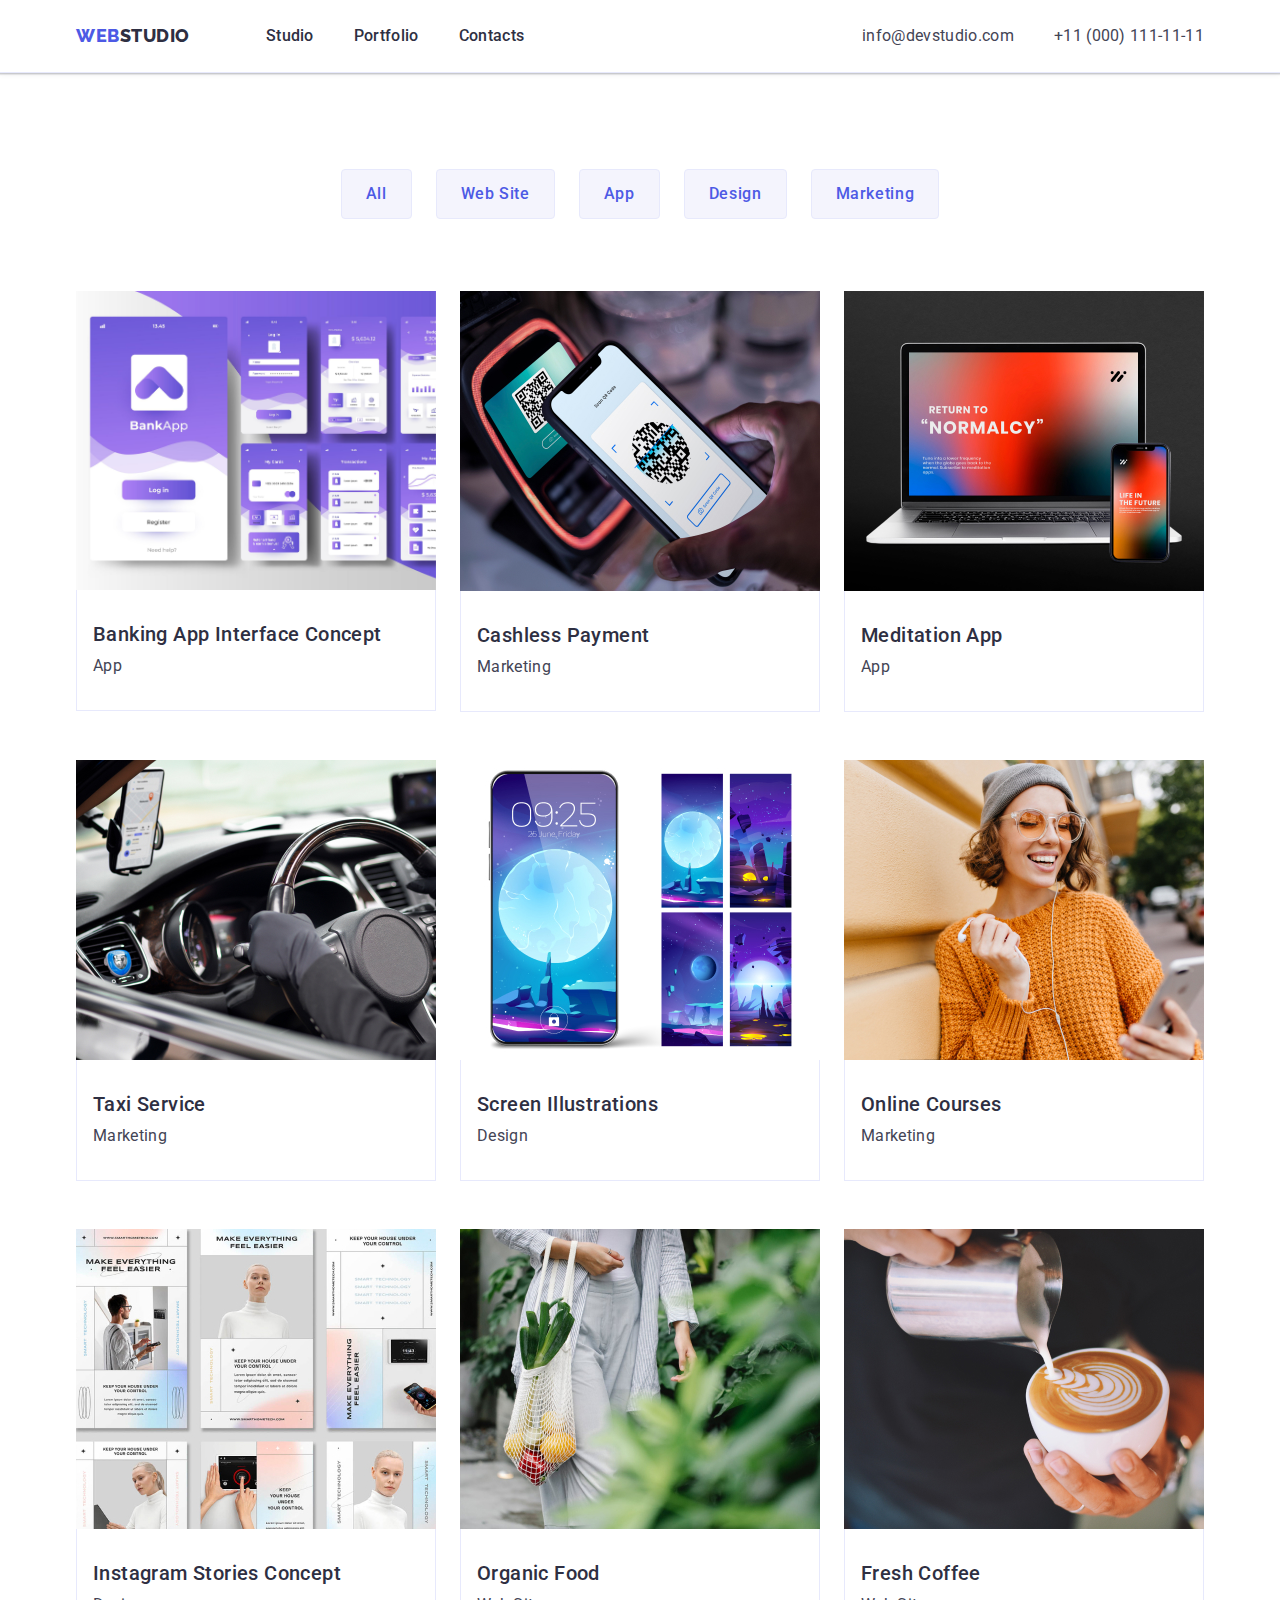
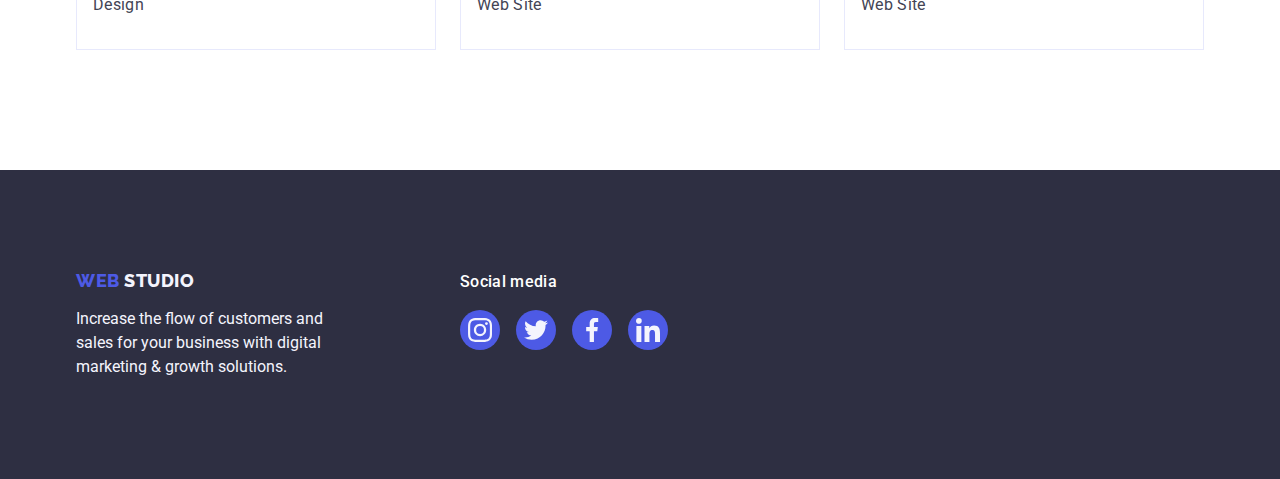
==== portfolio.html @ 17574df1 "." ====
<!DOCTYPE html>
<html lang="en">
  <head>
    <meta charset="UTF-8" />
    <meta http-equiv="X-UA-Compatible" content="IE=edge" />
    <meta name="viewport" content="width=device-width, initial-scale=1.0" />
    <title>Document</title>
    <link rel="preconnect" href="https://fonts.googleapis.com" />
    <link rel="preconnect" href="https://fonts.gstatic.com" crossorigin />
    <link
      href="https://fonts.googleapis.com/css2?family=Raleway:wght@800&family=Roboto:wght@400;500;700&display=swap"
      rel="stylesheet"
    />
    <link rel="stylesheet" href="./css/modern-normalize.min.css" />
    <link rel="stylesheet" href="./css/styles.css" />
  </head>
  <body class="body">
    <!-- Header section      -->
    <header class="header">
      <div class="header-div container">
        <nav class="header-nav list">
          <!-- Logo -->
          <a href="./index.html" class="header-logo link"
            >Web <span class="header-span-logo">Studio</span></a
          >
          <!--Menu Nav -->
          <ul class="header-nav-list list">
            <li>
              <a href="./index.html" class="header-list-menu link">Studio</a>
            </li>
            <li>
              <a href="./portfolio.html" class="header-list-menu link"
                >Portfolio</a
              >
            </li>
            <li>
              <a href="" class="header-list-menu link">Contacts</a>
            </li>
          </ul>
        </nav>
        <address class="address">
          <ul class="list-contacts list">
            <li>
              <a href="mailto:info@devstudio.com" class="info link"
                >info@devstudio.com</a
              >
            </li>
            <li>
              <a href="tel:+110001111111" class="info link"
                >+11 (000) 111-11-11
              </a>
            </li>
          </ul>
        </address>
      </div>
    </header>

    <!-- Main  -->
    <main>
      <section class="pfl-main-section">
        <div class="container">
          <h1 hidden class="visually-hidden">Portfolio</h1>
          <!-- Buttons -->

          <ul class="pfl-buttons list">
            <li><button type="button" class="pfl-main-button">All</button></li>
            <li>
              <button type="button" class="pfl-main-button">Web Site</button>
            </li>
            <li><button type="button" class="pfl-main-button">App</button></li>
            <li>
              <button type="button" class="pfl-main-button">Design</button>
            </li>
            <li>
              <button type="button" class="pfl-main-button">Marketing</button>
            </li>
          </ul>

          <!-- Row 1  -->

          <ul class="pfl-list list">
            <li class="pfl-row-list">
              <a class="pfl-row-link link" href="">
                <img
                  src="./images/Portfolio/img_1.jpg"
                  alt="Banking App Interface Concept"
                  width="360"
                />
                <div class="pfl-main-div">
                  <h2 class="title-htwo">Banking App Interface Concept</h2>
                  <p class="text">App</p>
                </div>
              </a>
            </li>
            <li class="pfl-row-list">
              <a class="pfl-row-link link" href="">
                <img
                  src="./images/Portfolio/img_2.jpg"
                  alt="Cashless Payment"
                  width="360"
                />
                <div class="pfl-main-div">
                  <h2 class="title-htwo">Cashless Payment</h2>
                  <p class="text">Marketing</p>
                </div>
              </a>
            </li>
            <li class="pfl-row-list">
              <a class="pfl-row-link link" href="">
                <img
                  src="./images/Portfolio/img_3.jpg"
                  alt="Meditation App"
                  width="360"
                />
                <div class="pfl-main-div">
                  <h2 class="title-htwo">Meditation App</h2>
                  <p class="text">App</p>
                </div>
              </a>
            </li>

            <!-- Row 2  -->

            <li class="pfl-row-list">
              <a class="pfl-row-link link" href=""
                ><img
                  src="./images/Portfolio/img_4.jpg"
                  alt="Taxi Service"
                  width="360"
                />
                <div class="pfl-main-div">
                  <h2 class="title-htwo">Taxi Service</h2>
                  <p class="text">Marketing</p>
                </div>
              </a>
            </li>
            <li class="pfl-row-list">
              <a class="pfl-row-link link" href="">
                <img
                  src="./images/Portfolio/img_5.jpg"
                  alt="Screen Illustrations"
                  width="360"
                />
                <div class="pfl-main-div">
                  <h2 class="title-htwo">Screen Illustrations</h2>
                  <p class="text">Design</p>
                </div>
              </a>
            </li>
            <li class="pfl-row-list">
              <a class="pfl-row-link link" href="">
                <img
                  src="./images/Portfolio/img_6.jpg"
                  alt="Online Courses"
                  width="360"
                />
                <div class="pfl-main-div">
                  <h2 class="title-htwo">Online Courses</h2>
                  <p class="text">Marketing</p>
                </div>
              </a>
            </li>

            <!-- Row 3  -->

            <li class="pfl-row-list">
              <a class="pfl-row-link link" href="">
                <img
                  src="./images/Portfolio/img_7.jpg"
                  alt="Instagram Stories Concept"
                  width="360"
                />
                <div class="pfl-main-div">
                  <h2 class="title-htwo">Instagram Stories Concept</h2>
                  <p class="text">Design</p>
                </div>
              </a>
            </li>
            <li class="pfl-row-list">
              <a class="pfl-row-link link" href="">
                <img
                  src="./images/Portfolio/img_8.jpg"
                  alt="Organic Food"
                  width="360"
                />
                <div class="pfl-main-div">
                  <h2 class="title-htwo">Organic Food</h2>
                  <p class="text">Web Site</p>
                </div>
              </a>
            </li>
            <li class="pfl-row-list">
              <a class="pfl-row-link link" href="">
                <img
                  src="./images/Portfolio/img_9.jpg"
                  alt="Fresh Coffee"
                  width="360"
                />
                <div class="pfl-main-div">
                  <h2 class="title-htwo">Fresh Coffee</h2>
                  <p class="text">Web Site</p>
                </div>
              </a>
            </li>
          </ul>
        </div>
      </section>
    </main>
    <!-- Footer srction     -->
    <footer class="footer">
      <div class="footer-div container">
        <div class="footer-div-logo">
          <a href="./index.html" class="footer-logo link"
          >Web <span class="footer-span-logo">Studio</span></a
        >
        <p class="footer-paragraph">
          Increase the flow of customers and sales for your business with
          digital marketing & growth solutions.
        </p>
      </div>
      <div>
        <p class="footer-soc-paragraph">Social media</p>
        <ul class="footer-soc-list list">
          <li class="footer-soc-item">
            <a href="" class="footer-soc-link link" target="_blank" rel="noopener noreferrer"><svg class="footer-soc-icon" width="24" height="24">
              <use href="./images/icons.svg#icon-instagram"></use>
            </svg></a></li>
          <li class="footer-soc-item">
            <a href="" class="footer-soc-link link" target="_blank" rel="noopener noreferrer"><svg class="footer-soc-icon" width="24" height="24">
              <use href="./images/icons.svg#icon-twitter"></use>
            </svg></a></li>
          <li class="footer-soc-item">
            <a href="" class="footer-soc-link link" target="_blank" rel="noopener noreferrer"><svg class="footer-soc-icon" width="24" height="24">
              <use href="./images/icons.svg#icon-facebook"></use>
            </svg></a></li>
          <li class="footer-soc-item">
            <a href="" class="footer-soc-link link" target="_blank" rel="noopener noreferrer"><svg class="footer-soc-icon" width="24" height="24">
              <use href="./images/icons.svg#icon-linkedin"></use>
            </svg></a></li>
        </ul>
      </div>
      </div>
    </footer>
  </body>
</html>
---- css/styles.css ----
:root {
  --color-iris: #4d5ae5;
  --color-ocean: #404bbf;
  --color-green: #31d0aa;
  --color-slate: #434455;
  --color-light-slate: #8e8f99;
  --color-cornflowe: #e7e9fc;
  --color-cloud: #f4f4fd;
  --color-grey: #2e2f42;
  --color-white: #ffffff;
  --color-dairy: #fcfcfc;
}
h1,
h2,
h3,
p {
  margin: 0;
}

img {
  display: block;
}

.link {
  text-decoration: none;
}

.list {
  list-style: none;
  padding: 0;
  margin: 0;
}

.container {
  margin: 0 auto;
  width: 1158px;
  padding: 0 15px;
}

.body {
  font-family: Roboto, sans-serif;
  color: #434455;
  background-color: #ffffff;
}
header {
  border-bottom: 1px solid #e7e9fc;
  box-shadow: 0px 2px 1px rgba(46, 47, 66, 0.08),
    0px 1px 1px rgba(46, 47, 66, 0.16), 0px 1px 6px rgba(46, 47, 66, 0.08);
}
.header-div {
  display: flex;
}

.header-nav {
  display: flex;
  align-items: center;
}

.header-logo {
  font-family: Raleway, sans-serif;
  color: #4d5ae5;
  font-weight: 800;
  font-size: 18px;
  line-height: 1.17;
  letter-spacing: 0.03em;
  text-transform: uppercase;
  margin-right: 76px;
  display: flex;
  flex-direction: row;
  align-items: center;
  padding: 0px;
}

.header-nav-list {
  display: flex;
  gap: 40px;
}

.header-span-logo {
  color: #2e2f42;
}

.info {
  font-size: 16px;
  line-height: 1.5;
  letter-spacing: 0.02em;
  color: #434455;
  padding: 24px 0;
  display: block;
}

a :hover,
a :focus {
  color: #404bbf;
}

.info:hover,
.info:focus {
  color: #404bbf;
}

.hero-button {
  font-family: Roboto, sans-serif;
  font-weight: 500;
  font-size: 16px;
  line-height: 1.5;
  letter-spacing: 0.04em;
  background-color: #4d5ae5;
  color: #ffffff;
  cursor: pointer;
  padding: 16px 32px;
  display: block;
  min-width: 169px;
  height: 56px;
  border: none;
  border-radius: 4px;
  margin-left: auto;
  margin-right: auto;
  gap: 10px;
  margin-top: 48px;
  box-shadow: 0px 4px 4px rgba(0, 0, 0, 0.15);
}

/* Section One  */

.section-one {
  padding: 120px 0;
}

.title-section-one {
  margin-bottom: 8px;
}

.visually-hidden {
  position: absolute;
  width: 1px;
  height: 1px;
  margin: -1px;
  border: 0;
  padding: 0;
  white-space: nowrap;
  clip-path: inset(100%);
  clip: rect(0 0 0 0);
  overflow: hidden;
  list-style: none;
}

.setion-one-list {
  display: flex;
  gap: 24px;
  padding-left: 0;
  margin: 0;
}

.section-one-list-features {
  width: calc((100% - 72px) / 4);
}

.section-one-div {
  display: flex;
  align-items: center;
  justify-content: center;
  height: 112px;
  background-color: #f4f4fd;
  border-radius: 4px;
  margin-bottom: 8px;
}

button:hover,
button:focus {
  color: #ffffff;
  background-color: #404bbf;
}

.header-list-menu {
  font-weight: 500;
  font-size: 16px;
  line-height: 1.5;
  letter-spacing: 0.02em;
  color: #2e2f42;
  padding: 24px 0;
  display: block;
}

.header-list-menu:hover,
.header-list-menu:focus {
  color: #404bbf;
}

.list-contacts {
  display: flex;
  gap: 40px;
}

.hero-section {
  background-color: #2e2f42;
  padding: 188px 0;
  max-width: 1440px;
  background-image: linear-gradient(
      rgba(46, 47, 66, 0.7),
      rgba(46, 47, 66, 0.7)
    ),
    url(../images/backgrounds/people-office.jpg);
  background-repeat: no-repeat;
  background-position: center;
  background-size: cover;
}

.title-hero {
  max-width: 496px;
  margin-left: auto;
  margin-right: auto;
  font-size: 56px;
  line-height: 1.07;
  text-align: center;
  letter-spacing: 0.02em;
  color: #ffffff;
}

.address {
  line-height: 1.5;
  letter-spacing: 0.002em;
  color: #434455;
  margin-left: auto;
  font-style: normal;
}

.section-two {
  padding-bottom: 120px;
}
.section-two-list {
  display: flex;
  gap: 24px;
  padding-left: 0;
}

.section-two-list-work {
  width: calc((100% - 48px) / 3);
}

.title-section {
  font-size: 36px;
  line-height: 1.11;
  text-align: center;
  text-transform: capitalize;
  letter-spacing: 0.02em;
  color: #2e2f42;
  margin-bottom: 72px;
}

.title-htwo {
  font-weight: 500;
  font-size: 20px;
  line-height: 1.2;
  letter-spacing: 0.02em;
  color: #2e2f42;
  margin-bottom: 8px;
}

.text {
  line-height: 1.5;
  letter-spacing: 0.02em;
  font-size: 16px;
  color: #434455;
  line-height: 24px;
}

.section-three {
  padding: 120px 0;
  background: #f4f4fd;
}

.section-three-list {
  display: flex;
  gap: 24px;
  padding-left: 0;
}

.section-three-list-team {
  background-color: #ffffff;
  width: calc((100% - 72px) / 4);
  border-radius: 0px 0px 4px 4px;
  box-shadow: 0px 1px 6px rgba(46, 47, 66, 0.08),
    0px 1px 1px rgba(46, 47, 66, 0.16), 0px 2px 1px rgba(46, 47, 66, 0.08);
}
.section-three-div {
  padding: 32px 16px;
}

.title-hthree {
  font-weight: 500;
  font-size: 20px;
  line-height: 1.2;
  letter-spacing: 0.02em;
  color: #2e2f42;
  margin-bottom: 8px;
}

.paragraph-hthree {
  color: #434455;
  line-height: 1.5;
  letter-spacing: 0.02em;
  font-size: 16px;
  line-height: 24px;
  text-align: left;
}

.paragraph-team {
  color: #434455;
  line-height: 1.5;
  letter-spacing: 0.02em;
  font-size: 16px;
  line-height: 24px;
  text-align: center;
  margin-bottom: 8px;
}

.title-team {
  color: #2e2f42;
  text-align: center;
  margin-bottom: 8px;
}

.team-soc-list {
  display: flex;
  justify-content: center;
  gap: 24px;
}

.team-soc-item {
  width: 40px;
  height: 40px;
  fill: #f4f4fd;
}

.team-soc-link {
  width: 100%;
  height: 100%;
  background: #4d5ae5;
  border-radius: 50%;
  display: flex;
  align-items: center;
  justify-content: center;
}
.team-soc-link:hover,
.team-soc-link:focus {
  background-color: #404bbf;
}

/* Customers */

.customers {
  padding-top: 120px;
  padding-bottom: 120px;
}

.customers-list {
  display: flex;
  gap: 24px;
}

.customers-item {
  width: calc((100% - 120px) / 6);
  height: 88px;
}

.customers-link {
  width: 100%;
  height: 100%;
  border: 1px solid #8e8f99;
  border-radius: 4px;
  display: flex;
  align-items: center;
  justify-content: center;
  color: #8e8f99;
}

.customers-link:hover,
.customers-link:focus {
  border-color: #404bbf;
  color: #404bbf;
}

.customers-link:hover,
.customers-link:focus .customers-icon {
  fill: #404bbf;
}

.customers-icon {
  fill: currentColor;
}


/* Footer  */

.footer {
  background-color: #2e2f42;
  padding-top: 100px;
  padding-bottom: 100px;
}

.footer-div {
  display: flex;
  align-items: baseline;
}

.footer-div-logo {
  margin-right: 120px;
}

.footer-logo {
  font-family: Raleway, sans-serif;
  color: #4d5ae5;
  font-weight: 800;
  font-size: 18px;
  line-height: 1.17;
  letter-spacing: 0.03em;
  text-transform: uppercase;
  display: inline-block;
  margin-bottom: 16px;
}
.footer-span-logo {
  color: #f4f4fd;
}

.footer-paragraph {
  max-width: 264px;
  color: #f4f4fd;
  line-height: 24px;
}

.footer-soc-paragraph {
  font-weight: 500;
  font-size: 16px;
  line-height: 1.5;
  letter-spacing: 0.02em;
  color: #ffffff;
  margin-bottom: 16px;
}

.footer-soc-list {
  display: flex;
  gap: 16px;
}

.footer-soc-item {
  width: 40px;
  height: 40px;
}

.footer-soc-link {
  width: 100%;
  height: 100%;
  background-color: #4d5ae5;
  border-radius: 50%;
  display: flex;
  align-items: center;
  justify-content: center;
}

.footer-soc-link:hover,
.footer-soc-link:focus {
  background-color: #31d0aa;
}

.footer-soc-icon {
  fill: #f4f4fd;
}

/* Portfolio  */

.pfl-main-section {
  padding: 96px 0 120px;
}

.pfl-buttons {
  display: flex;
  justify-content: center;
  gap: 24px;
  margin-bottom: 72px;
}

.pfl-main-button {
  font-family: Roboto, sans-serif;
  font-weight: 500;
  font-size: 16px;
  line-height: 1.5;
  letter-spacing: 0.04em;
  cursor: pointer;
  list-style: none;
  color: #4d5ae5;
  background-color: #f4f4fd;
  padding: 12px 24px;
  border: 1px solid #e7e9fc;
  border-radius: 4px;
}

.pfl-main-button:hover,
.pfl-main-button:focus {
  border: 1px solid transparent;
  box-shadow: 0px 3px 1px rgba(0, 0, 0, 0.1), 0px 2px 1px rgba(0, 0, 0, 0.08),
    0px 2px 2px rgba(0, 0, 0, 0.12);
}

.pfl-list {
  display: flex;
  flex-wrap: wrap;
  column-gap: 24px;
  row-gap: 48px;
}

.pfl-row-list {
  width: calc((100% - 48px) / 3);
}


.pfl-row-link {
  display: block;
}

.pfl-row-link:hover,
.pfl-row-link:focus {
  box-shadow: 0px 1px 6px rgba(46, 47, 66, 0.08),
    0px 1px 1px rgba(46, 47, 66, 0.16), 0px 2px 1px rgba(46, 47, 66, 0.08);
}

.pfl-main-div {
  padding: 32px 16px;
  border: 1px solid #e7e9fc;
  border-top: none;
}

/* ICONS */
.team-soc-icon {
  width: 16px;
  height: 16px;
}
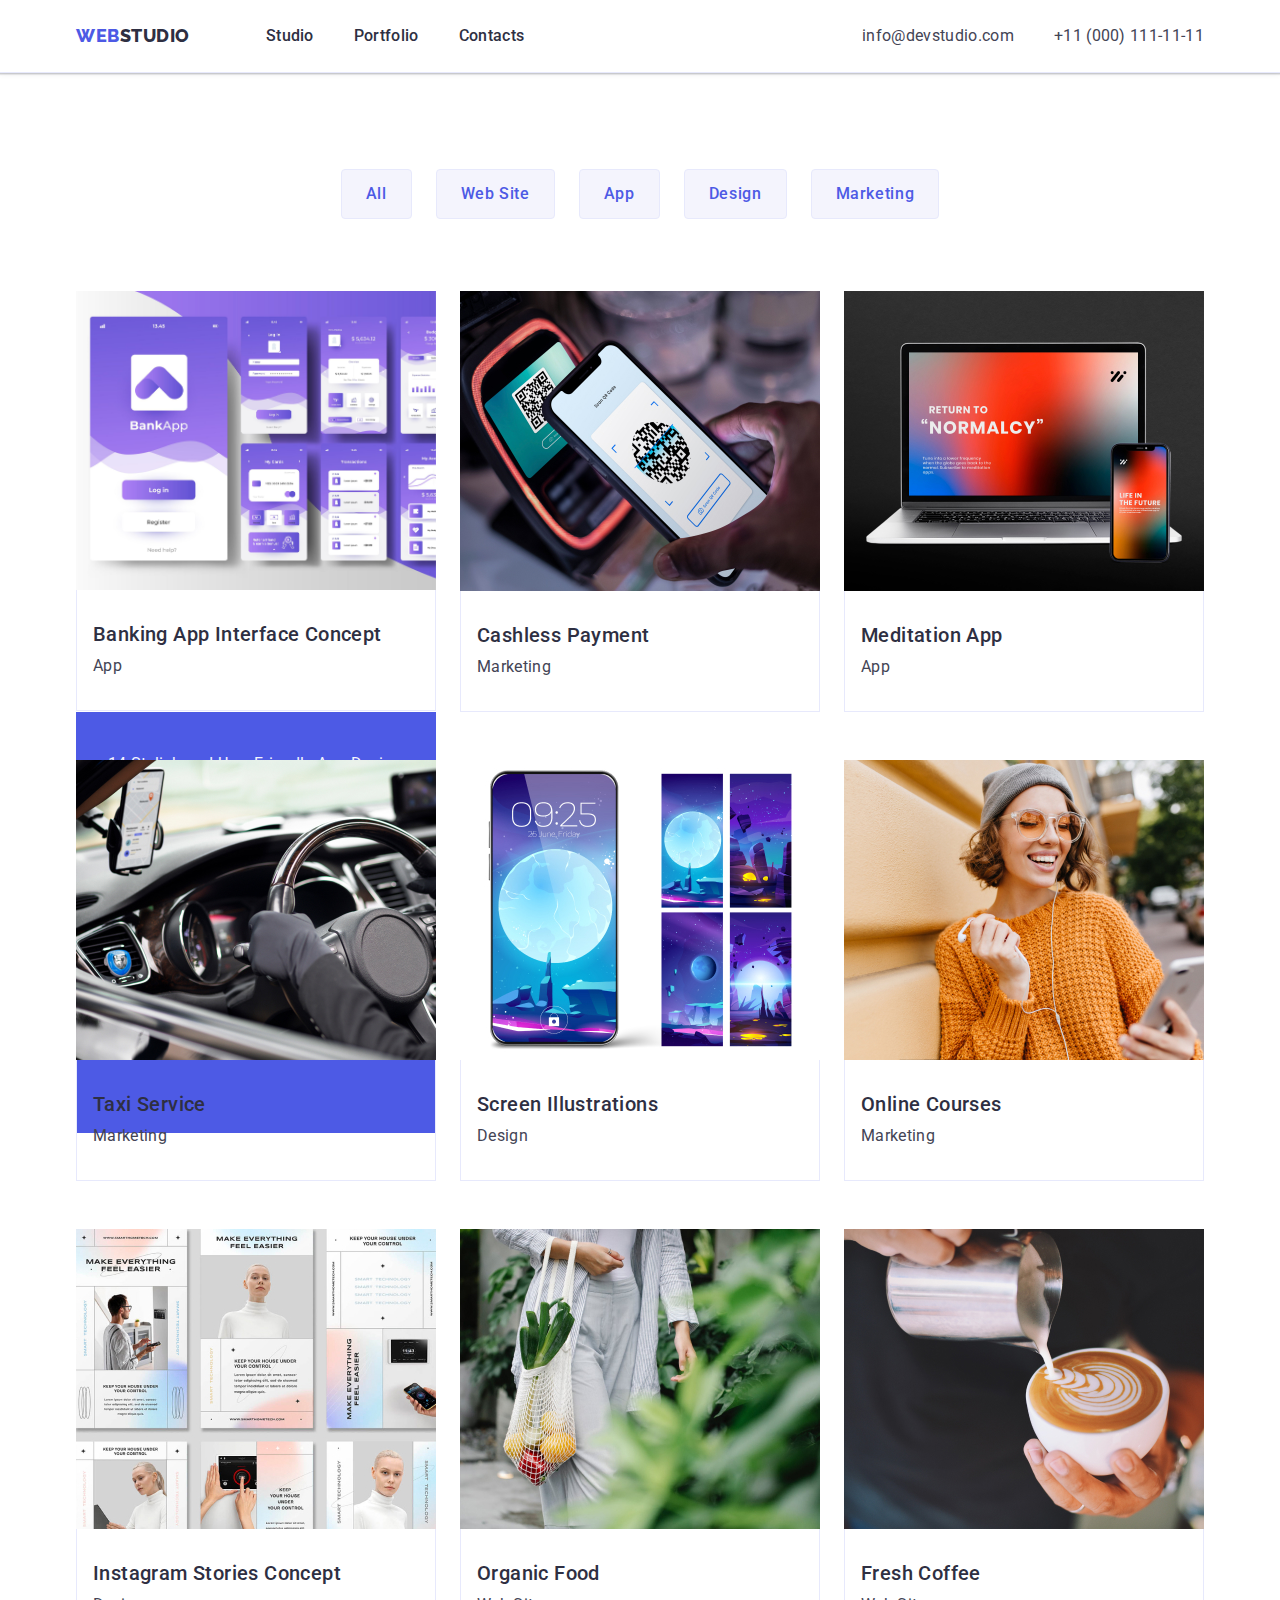
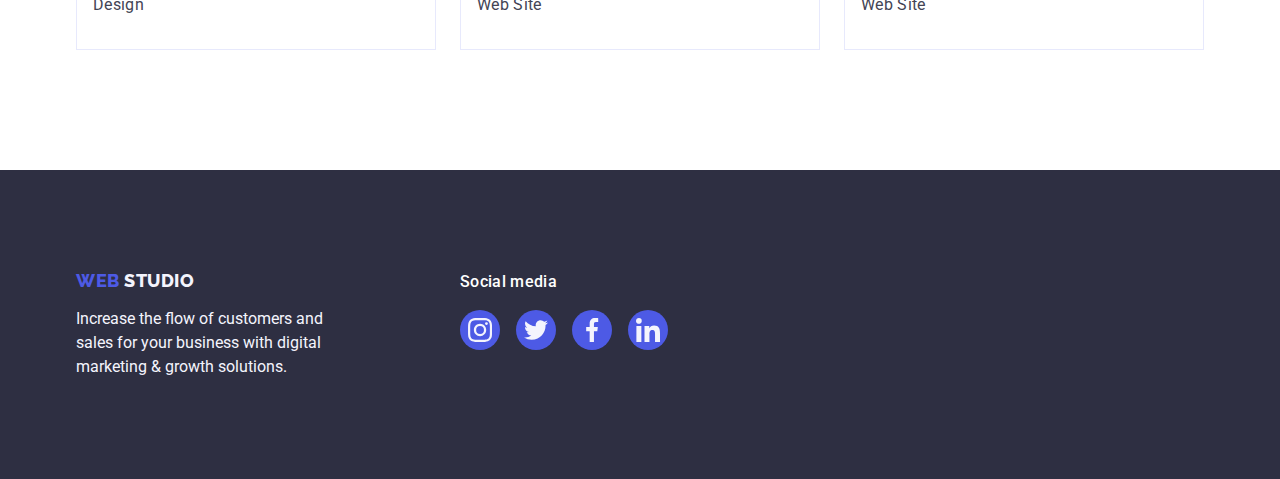
==== commit 5737f711: "/" ====
--- a/portfolio.html
+++ b/portfolio.html
@@ -63,15 +63,15 @@
           <!-- Buttons -->
 
           <ul class="pfl-buttons list">
-            <li><button type="button" class="pfl-main-button">All</button></li>
-            <li>
+            <li class="pfl-main-buttons"><button type="button" class="pfl-main-button">All</button></li>
+            <li class="pfl-main-buttons">
               <button type="button" class="pfl-main-button">Web Site</button>
             </li>
-            <li><button type="button" class="pfl-main-button">App</button></li>
-            <li>
+            <li class="pfl-main-buttons"><button type="button" class="pfl-main-button">App</button></li>
+            <li class="pfl-main-buttons">
               <button type="button" class="pfl-main-button">Design</button>
             </li>
-            <li>
+            <li class="pfl-main-buttons">
               <button type="button" class="pfl-main-button">Marketing</button>
             </li>
           </ul>
@@ -86,6 +86,7 @@
                   alt="Banking App Interface Concept"
                   width="360"
                 />
+                <p class="cards-cover-text">14 Stylish and User-Friendly App Design Concepts · Task Manager App · Calorie Tracker App · Exotic Fruit Ecommerce App · Cloud Storage App</p>
                 <div class="pfl-main-div">
                   <h2 class="title-htwo">Banking App Interface Concept</h2>
                   <p class="text">App</p>
--- a/css/styles.css
+++ b/css/styles.css
@@ -10,6 +10,7 @@
   --color-white: #ffffff;
   --color-dairy: #fcfcfc;
 }
+
 h1,
 h2,
 h3,
@@ -35,6 +36,9 @@
   margin: 0 auto;
   width: 1158px;
   padding: 0 15px;
+}
+
+@keyframes move_up {
 }
 
 .body {
@@ -204,6 +208,7 @@
   background-repeat: no-repeat;
   background-position: center;
   background-size: cover;
+  margin: 0 auto;
 }
 
 .title-hero {
@@ -389,7 +394,6 @@
 .customers-icon {
   fill: currentColor;
 }
-
 
 /* Footer  */
 
@@ -480,6 +484,8 @@
   margin-bottom: 72px;
 }
 
+
+
 .pfl-main-button {
   font-family: Roboto, sans-serif;
   font-weight: 500;
@@ -511,8 +517,23 @@
 
 .pfl-row-list {
   width: calc((100% - 48px) / 3);
-}
-
+  position: relative;
+}
+
+.cards-cover-text{
+  position: absolute;
+  top: 0;
+  color: #F4F4FD;
+  font-size: 16px ;
+  line-height: 1.5;
+  letter-spacing: 0.02em;
+  padding: 40px 32px;
+  background-color: #4d5ae5;
+  height: 100%;
+  width: 100%;
+  transform: translateY(100%);
+  transition: transform 250ms cubic-bezier(0.4, 0, 0.2, 1); 
+}
 
 .pfl-row-link {
   display: block;
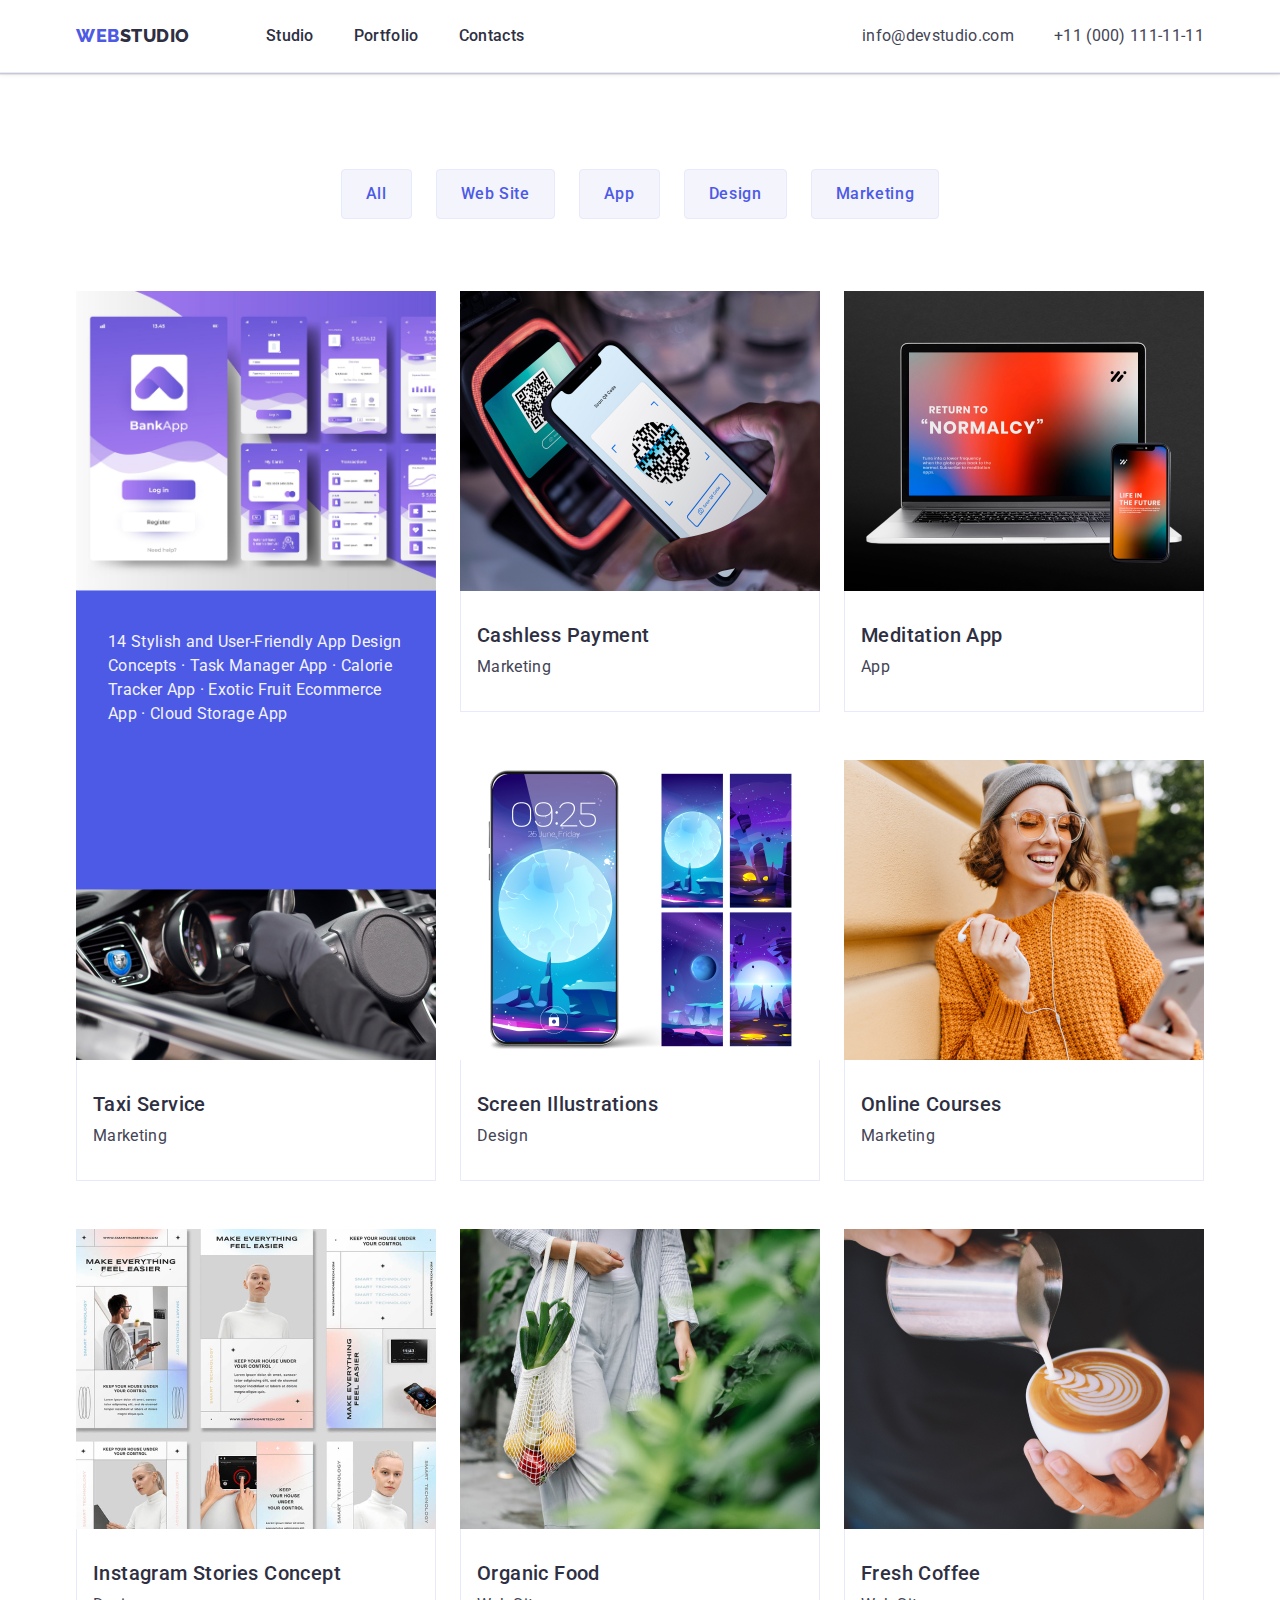
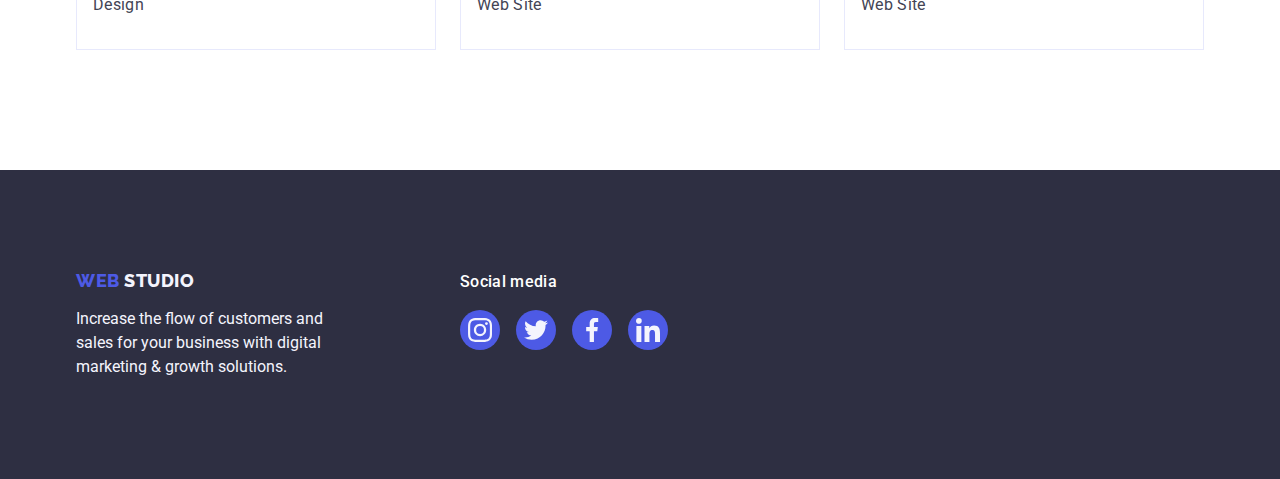
==== commit da1d2b6d: "." ====
--- a/portfolio.html
+++ b/portfolio.html
@@ -81,13 +81,12 @@
           <ul class="pfl-list list">
             <li class="pfl-row-list">
               <a class="pfl-row-link link" href="">
-                <img
+               <div class="cards-cover-wrap"> <img
                   src="./images/Portfolio/img_1.jpg"
                   alt="Banking App Interface Concept"
                   width="360"
-                />
-                <p class="cards-cover-text">14 Stylish and User-Friendly App Design Concepts · Task Manager App · Calorie Tracker App · Exotic Fruit Ecommerce App · Cloud Storage App</p>
-                <div class="pfl-main-div">
+                /> <p class="cards-cover-text">14 Stylish and User-Friendly App Design Concepts · Task Manager App · Calorie Tracker App · Exotic Fruit Ecommerce App · Cloud Storage App</p></div>
+                 <div class="pfl-main-div">
                   <h2 class="title-htwo">Banking App Interface Concept</h2>
                   <p class="text">App</p>
                 </div>
--- a/css/styles.css
+++ b/css/styles.css
@@ -517,6 +517,13 @@
 
 .pfl-row-list {
   width: calc((100% - 48px) / 3);
+  transition: box-shadow 250ms cubic-bezier(0.4, 0, 0.2, 1);
+}
+.pfl-row-list:hover .cards-cover-tex{
+  transform: translateY(0);
+}
+
+.cards-cover-wrap{
   position: relative;
 }
 
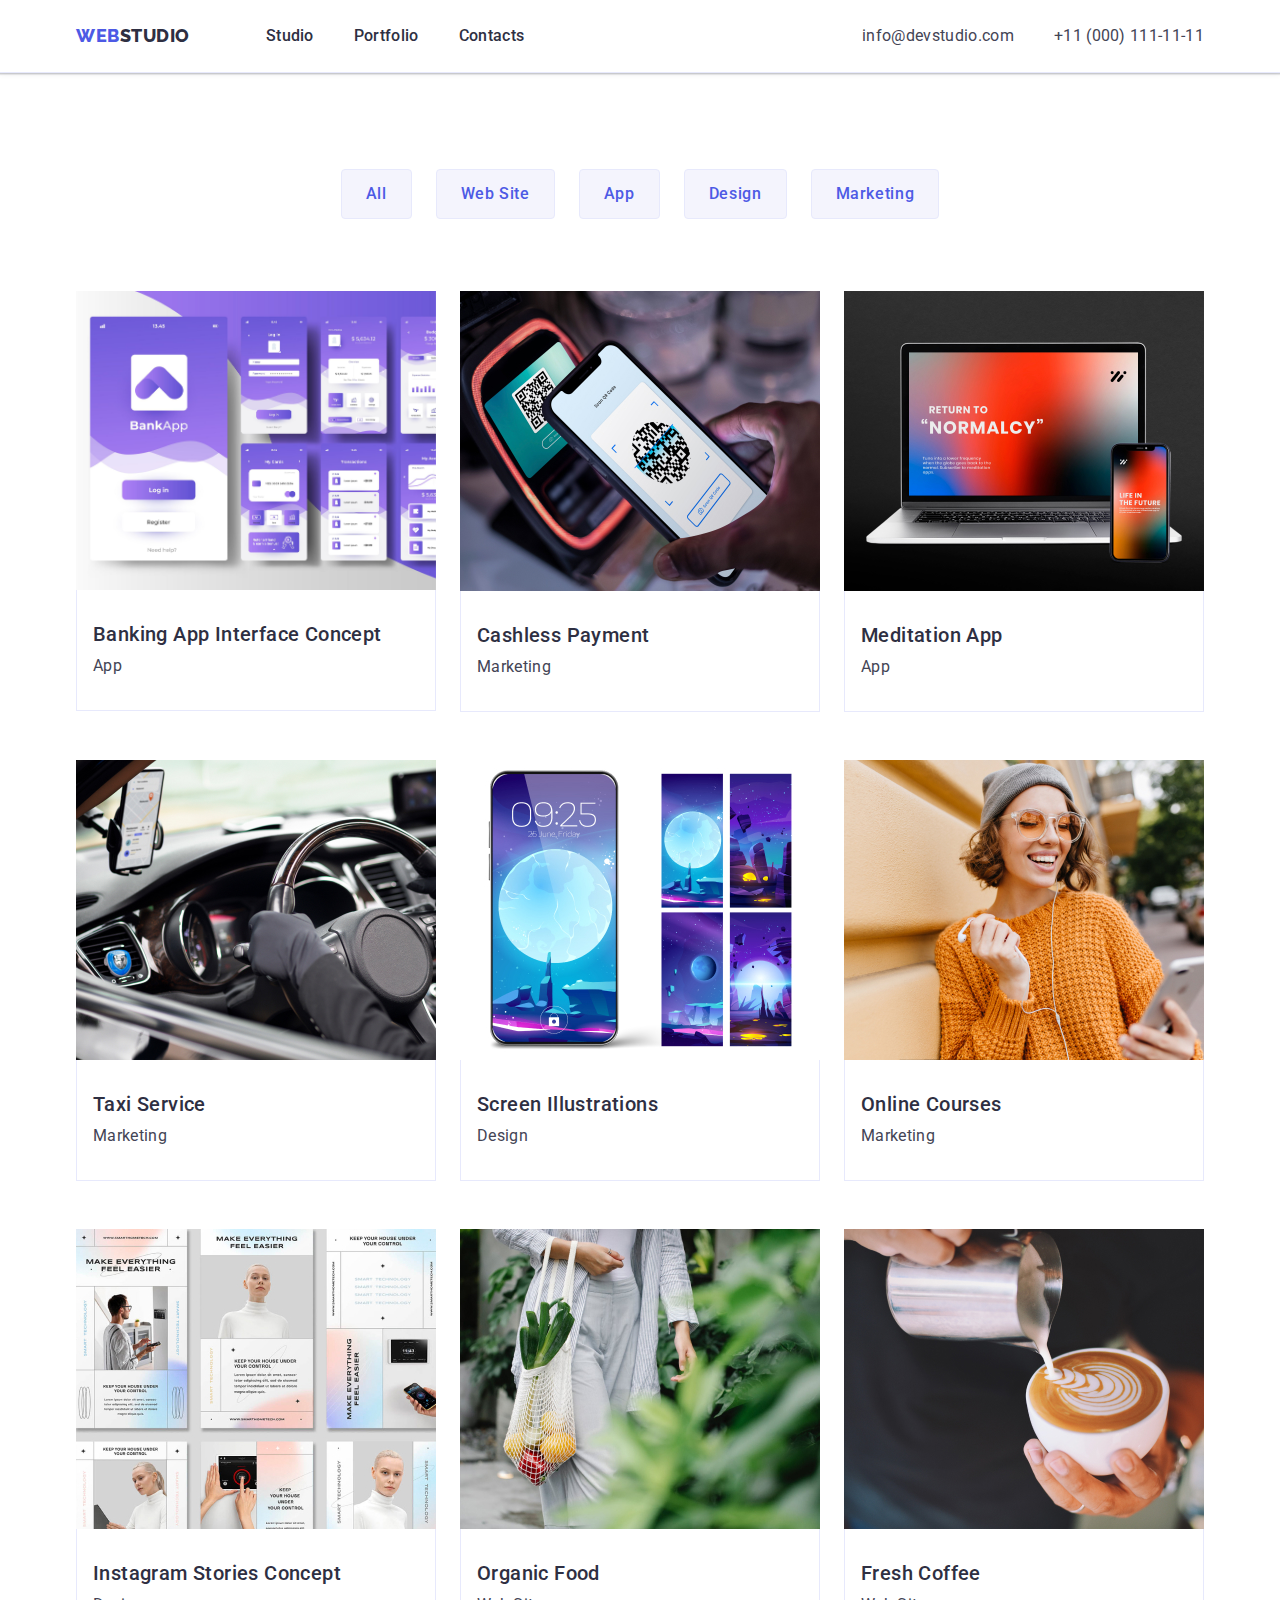
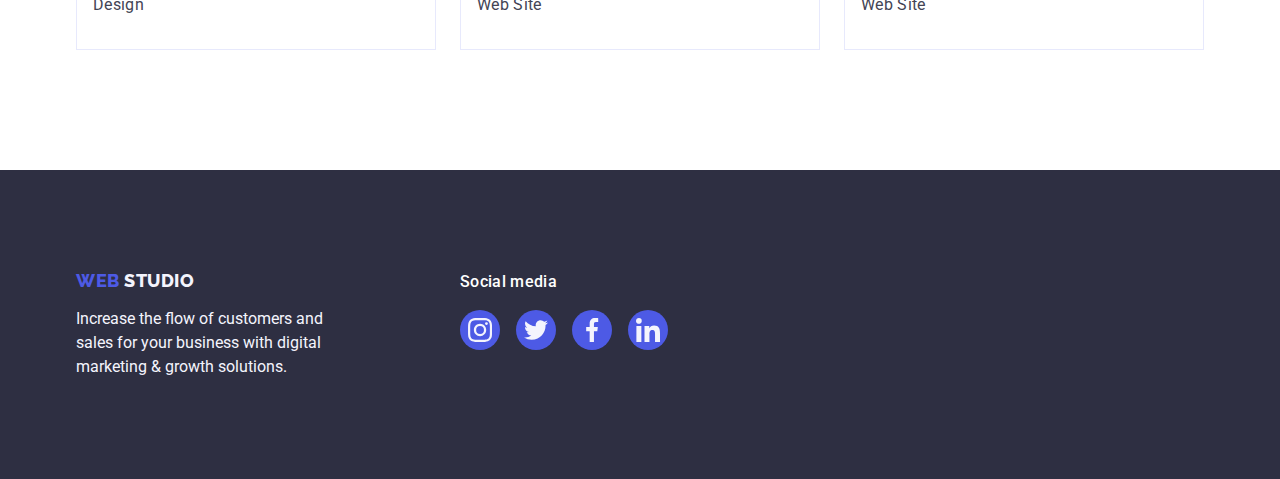
==== commit 0bcc62a3: "/" ====
--- a/portfolio.html
+++ b/portfolio.html
@@ -94,11 +94,11 @@
             </li>
             <li class="pfl-row-list">
               <a class="pfl-row-link link" href="">
-                <img
+                <div class="cards-cover-wrap"><img
                   src="./images/Portfolio/img_2.jpg"
                   alt="Cashless Payment"
                   width="360"
-                />
+                /><p class="cards-cover-text">14 Stylish and User-Friendly App Design Concepts · Task Manager App · Calorie Tracker App · Exotic Fruit Ecommerce App · Cloud Storage App</p></div>
                 <div class="pfl-main-div">
                   <h2 class="title-htwo">Cashless Payment</h2>
                   <p class="text">Marketing</p>
@@ -107,11 +107,11 @@
             </li>
             <li class="pfl-row-list">
               <a class="pfl-row-link link" href="">
-                <img
+               <div class="cards-cover-wrap"><img
                   src="./images/Portfolio/img_3.jpg"
                   alt="Meditation App"
                   width="360"
-                />
+                /><p class="cards-cover-text">14 Stylish and User-Friendly App Design Concepts · Task Manager App · Calorie Tracker App · Exotic Fruit Ecommerce App · Cloud Storage App</p><p class="cards-cover-text">14 Stylish and User-Friendly App Design Concepts · Task Manager App · Calorie Tracker App · Exotic Fruit Ecommerce App · Cloud Storage App</p></div>
                 <div class="pfl-main-div">
                   <h2 class="title-htwo">Meditation App</h2>
                   <p class="text">App</p>
@@ -123,11 +123,11 @@
 
             <li class="pfl-row-list">
               <a class="pfl-row-link link" href=""
-                ><img
+                ><div class="cards-cover-wrap"><img
                   src="./images/Portfolio/img_4.jpg"
                   alt="Taxi Service"
                   width="360"
-                />
+                /><p class="cards-cover-text">14 Stylish and User-Friendly App Design Concepts · Task Manager App · Calorie Tracker App · Exotic Fruit Ecommerce App · Cloud Storage App</p></div>
                 <div class="pfl-main-div">
                   <h2 class="title-htwo">Taxi Service</h2>
                   <p class="text">Marketing</p>
@@ -136,11 +136,11 @@
             </li>
             <li class="pfl-row-list">
               <a class="pfl-row-link link" href="">
-                <img
+                <div class="cards-cover-wrap"><img
                   src="./images/Portfolio/img_5.jpg"
                   alt="Screen Illustrations"
                   width="360"
-                />
+                /><p class="cards-cover-text">14 Stylish and User-Friendly App Design Concepts · Task Manager App · Calorie Tracker App · Exotic Fruit Ecommerce App · Cloud Storage App</p></div>
                 <div class="pfl-main-div">
                   <h2 class="title-htwo">Screen Illustrations</h2>
                   <p class="text">Design</p>
@@ -149,11 +149,11 @@
             </li>
             <li class="pfl-row-list">
               <a class="pfl-row-link link" href="">
-                <img
+                <div class="cards-cover-wrap"><img
                   src="./images/Portfolio/img_6.jpg"
                   alt="Online Courses"
                   width="360"
-                />
+                /><p class="cards-cover-text">14 Stylish and User-Friendly App Design Concepts · Task Manager App · Calorie Tracker App · Exotic Fruit Ecommerce App · Cloud Storage App</p></div>
                 <div class="pfl-main-div">
                   <h2 class="title-htwo">Online Courses</h2>
                   <p class="text">Marketing</p>
@@ -165,11 +165,11 @@
 
             <li class="pfl-row-list">
               <a class="pfl-row-link link" href="">
-                <img
+                <div class="cards-cover-wrap"><img
                   src="./images/Portfolio/img_7.jpg"
                   alt="Instagram Stories Concept"
                   width="360"
-                />
+                /><p class="cards-cover-text">14 Stylish and User-Friendly App Design Concepts · Task Manager App · Calorie Tracker App · Exotic Fruit Ecommerce App · Cloud Storage App</p></div>
                 <div class="pfl-main-div">
                   <h2 class="title-htwo">Instagram Stories Concept</h2>
                   <p class="text">Design</p>
@@ -178,11 +178,11 @@
             </li>
             <li class="pfl-row-list">
               <a class="pfl-row-link link" href="">
-                <img
+                <div class="cards-cover-wrap"><img
                   src="./images/Portfolio/img_8.jpg"
                   alt="Organic Food"
                   width="360"
-                />
+                /><p class="cards-cover-text">14 Stylish and User-Friendly App Design Concepts · Task Manager App · Calorie Tracker App · Exotic Fruit Ecommerce App · Cloud Storage App</p></div>
                 <div class="pfl-main-div">
                   <h2 class="title-htwo">Organic Food</h2>
                   <p class="text">Web Site</p>
@@ -191,11 +191,11 @@
             </li>
             <li class="pfl-row-list">
               <a class="pfl-row-link link" href="">
-                <img
+               <div class="cards-cover-wrap"><img
                   src="./images/Portfolio/img_9.jpg"
                   alt="Fresh Coffee"
                   width="360"
-                />
+                /><p class="cards-cover-text">14 Stylish and User-Friendly App Design Concepts · Task Manager App · Calorie Tracker App · Exotic Fruit Ecommerce App · Cloud Storage App</p></div>
                 <div class="pfl-main-div">
                   <h2 class="title-htwo">Fresh Coffee</h2>
                   <p class="text">Web Site</p>
--- a/css/styles.css
+++ b/css/styles.css
@@ -38,8 +38,6 @@
   padding: 0 15px;
 }
 
-@keyframes move_up {
-}
 
 .body {
   font-family: Roboto, sans-serif;
@@ -518,13 +516,15 @@
 .pfl-row-list {
   width: calc((100% - 48px) / 3);
   transition: box-shadow 250ms cubic-bezier(0.4, 0, 0.2, 1);
-}
-.pfl-row-list:hover .cards-cover-tex{
+ 
+}
+.pfl-row-list:hover .cards-cover-tex {
   transform: translateY(0);
 }
 
 .cards-cover-wrap{
   position: relative;
+  overflow: hidden;
 }
 
 .cards-cover-text{
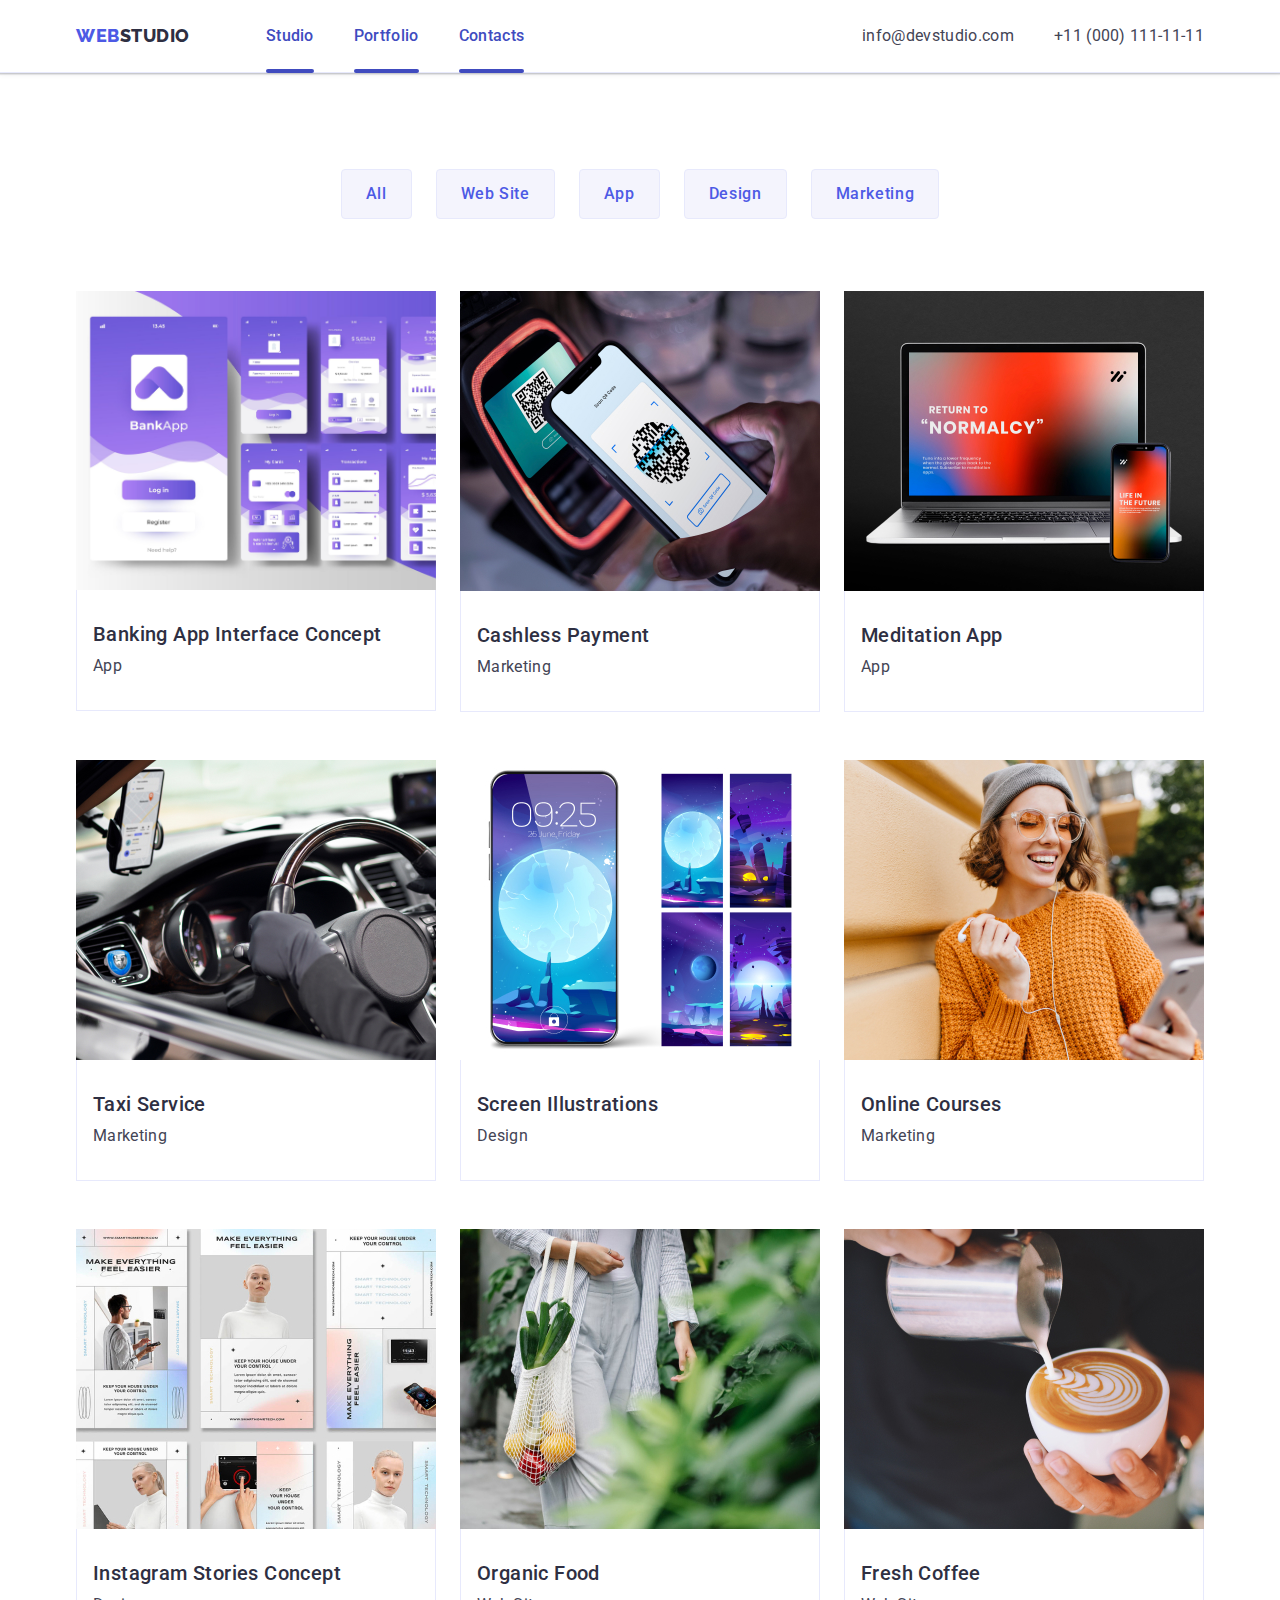
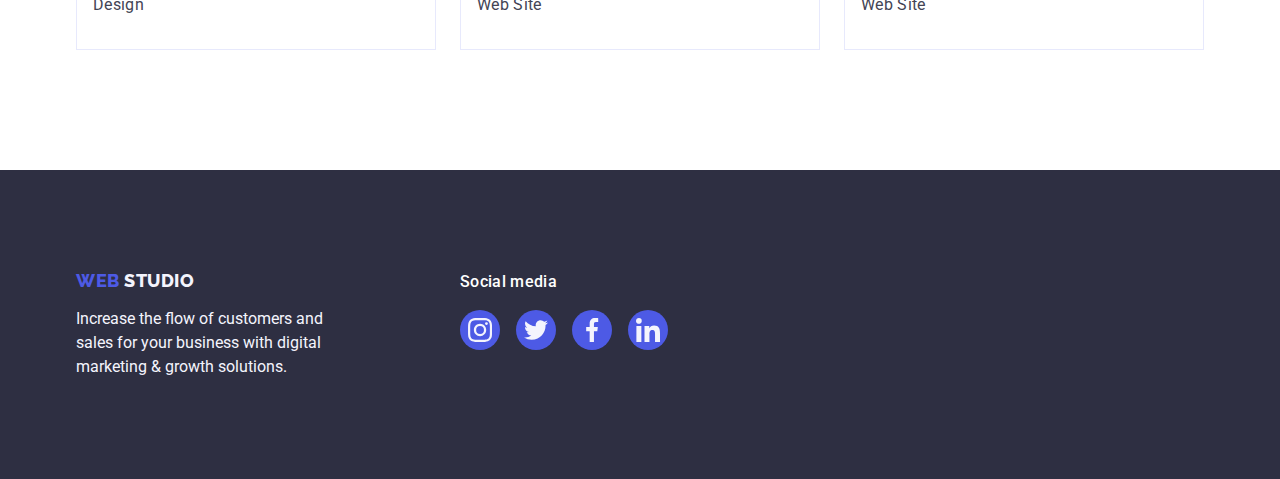
==== commit 6f733836: "." ====
--- a/portfolio.html
+++ b/portfolio.html
@@ -26,15 +26,15 @@
           <!--Menu Nav -->
           <ul class="header-nav-list list">
             <li>
-              <a href="./index.html" class="header-list-menu link">Studio</a>
-            </li>
-            <li>
-              <a href="./portfolio.html" class="header-list-menu link"
+              <a href="./index.html" class="header-list-menu link current">Studio</a>
+            </li>
+            <li>
+              <a href="./portfolio.html" class="header-list-menu link current"
                 >Portfolio</a
               >
             </li>
             <li>
-              <a href="" class="header-list-menu link">Contacts</a>
+              <a href="" class="header-list-menu link current">Contacts</a>
             </li>
           </ul>
         </nav>
--- a/css/styles.css
+++ b/css/styles.css
@@ -38,7 +38,6 @@
   padding: 0 15px;
 }
 
-
 .body {
   font-family: Roboto, sans-serif;
   color: #434455;
@@ -89,6 +88,7 @@
   color: #434455;
   padding: 24px 0;
   display: block;
+  transition: color 250ms cubic-bezier(0.4, 0, 0.2, 1);
 }
 
 a :hover,
@@ -121,6 +121,7 @@
   gap: 10px;
   margin-top: 48px;
   box-shadow: 0px 4px 4px rgba(0, 0, 0, 0.15);
+  transition: background-color 250ms cubic-bezier(0.4, 0, 0.2, 1);
 }
 
 /* Section One  */
@@ -175,13 +176,31 @@
 }
 
 .header-list-menu {
+  display: block;
   font-weight: 500;
   font-size: 16px;
   line-height: 1.5;
   letter-spacing: 0.02em;
-  color: #2e2f42;
   padding: 24px 0;
-  display: block;
+  position: relative;
+  color: #404bbf;
+  transition: color 250ms cubic-bezier(0.4, 0, 0.2, 1);
+}
+
+.header-list-menu.current{
+  color: #404bbf;
+}
+
+
+.header-list-menu:after {
+  content: '';
+  position: absolute;
+  left: 0;
+  bottom: -1px;
+  height: 4px;
+  width: 100%;
+  background-color: #404bbf;
+  border-radius: 2px;
 }
 
 .header-list-menu:hover,
@@ -344,6 +363,7 @@
   display: flex;
   align-items: center;
   justify-content: center;
+  transition: background-color 250ms cubic-bezier(0.4, 0, 0.2, 1);
 }
 .team-soc-link:hover,
 .team-soc-link:focus {
@@ -376,6 +396,8 @@
   align-items: center;
   justify-content: center;
   color: #8e8f99;
+  transition: border-color 250ms cubic-bezier(0.4, 0, 0.2, 1),
+    color 250ms cubic-bezier(0.4, 0, 0.2, 1);
 }
 
 .customers-link:hover,
@@ -458,6 +480,7 @@
   display: flex;
   align-items: center;
   justify-content: center;
+  transition: background-color 250ms cubic-bezier(0.4, 0, 0.2, 1);
 }
 
 .footer-soc-link:hover,
@@ -481,8 +504,6 @@
   gap: 24px;
   margin-bottom: 72px;
 }
-
-
 
 .pfl-main-button {
   font-family: Roboto, sans-serif;
@@ -497,6 +518,10 @@
   padding: 12px 24px;
   border: 1px solid #e7e9fc;
   border-radius: 4px;
+  transition: color 250ms cubic-bezier(0.4, 0, 0.2, 1),
+    background-color 250ms cubic-bezier(0.4, 0, 0.2, 1),
+    border-color 250ms cubic-bezier(0.4, 0, 0.2, 1),
+    box-shadow 250ms cubic-bezier(0.4, 0, 0.2, 1);
 }
 
 .pfl-main-button:hover,
@@ -515,23 +540,18 @@
 
 .pfl-row-list {
   width: calc((100% - 48px) / 3);
-  transition: box-shadow 250ms cubic-bezier(0.4, 0, 0.2, 1);
- 
-}
-.pfl-row-list:hover .cards-cover-tex {
-  transform: translateY(0);
-}
-
-.cards-cover-wrap{
+}
+
+.cards-cover-wrap {
   position: relative;
   overflow: hidden;
 }
 
-.cards-cover-text{
+.cards-cover-text {
   position: absolute;
   top: 0;
-  color: #F4F4FD;
-  font-size: 16px ;
+  color: #f4f4fd;
+  font-size: 16px;
   line-height: 1.5;
   letter-spacing: 0.02em;
   padding: 40px 32px;
@@ -539,11 +559,12 @@
   height: 100%;
   width: 100%;
   transform: translateY(100%);
-  transition: transform 250ms cubic-bezier(0.4, 0, 0.2, 1); 
+  transition: transform 250ms cubic-bezier(0.4, 0, 0.2, 1);
 }
 
 .pfl-row-link {
   display: block;
+  transition: box-shadow 250ms cubic-bezier(0.4, 0, 0.2, 1);
 }
 
 .pfl-row-link:hover,
@@ -552,6 +573,11 @@
     0px 1px 1px rgba(46, 47, 66, 0.16), 0px 2px 1px rgba(46, 47, 66, 0.08);
 }
 
+.pfl-row-link:hover .cards-cover-text,
+.pfl-row-link:focus .cards-cover-text {
+  transform: translateY(0%);
+}
+
 .pfl-main-div {
   padding: 32px 16px;
   border: 1px solid #e7e9fc;
@@ -563,3 +589,64 @@
   width: 16px;
   height: 16px;
 }
+
+.backdrop {
+  position: fixed;
+  top: 0;
+  left: 0;
+  width: 100%;
+  height: 100%;
+  background-color: rgba(46, 47, 66, 0.4);
+  transition: opacity 250ms cubic-bezier(0.4, 0, 0.2, 1),
+    visibility 250ms cubic-bezier(0.4, 0, 0.2, 1);
+}
+
+.modal {
+  position: absolute;
+  top: 50%;
+  left: 50%;
+  transform: translate(-50%, -50%) scale(1);
+  width: 408px;
+  min-height: 584px;
+  background: #fcfcfc;
+  border-radius: 4px;
+  box-shadow: 0px 1px 1px rgba(0, 0, 0, 0.14), 0px 1px 3px rgba(0, 0, 0, 0.12),
+    0px 2px 1px rgba(0, 0, 0, 0.2);
+  transition: transform 250ms cubic-bezier(0.4, 0, 0.2, 1);
+}
+
+.modal-icon {
+  transition: fill 250ms cubic-bezier(0.4, 0, 0.2, 1);
+}
+
+.modal-close {
+  position: absolute;
+  top: 24px;
+  right: 24px;
+  width: 24px;
+  height: 24px;
+  border-radius: 50%;
+  display: flex;
+  align-items: center;
+  justify-content: center;
+  background-color: #e7e9fc;
+  border: 1px solid rgba(0, 0, 0, 0.1);
+  padding: 0;
+  cursor: pointer;
+  transition: background-color 250ms cubic-bezier(0.4, 0, 0.2, 1),
+    border 250ms cubic-bezier(0.4, 0, 0.2, 1);
+}
+
+
+.modal-close:hover,
+.modal-close:focus { 
+  background-color: #404bbf;
+  border: none;
+  fill: #ffffff;
+}
+
+.is-hidden {
+  opacity: 0;
+  visibility: hidden;
+  pointer-events: none;
+}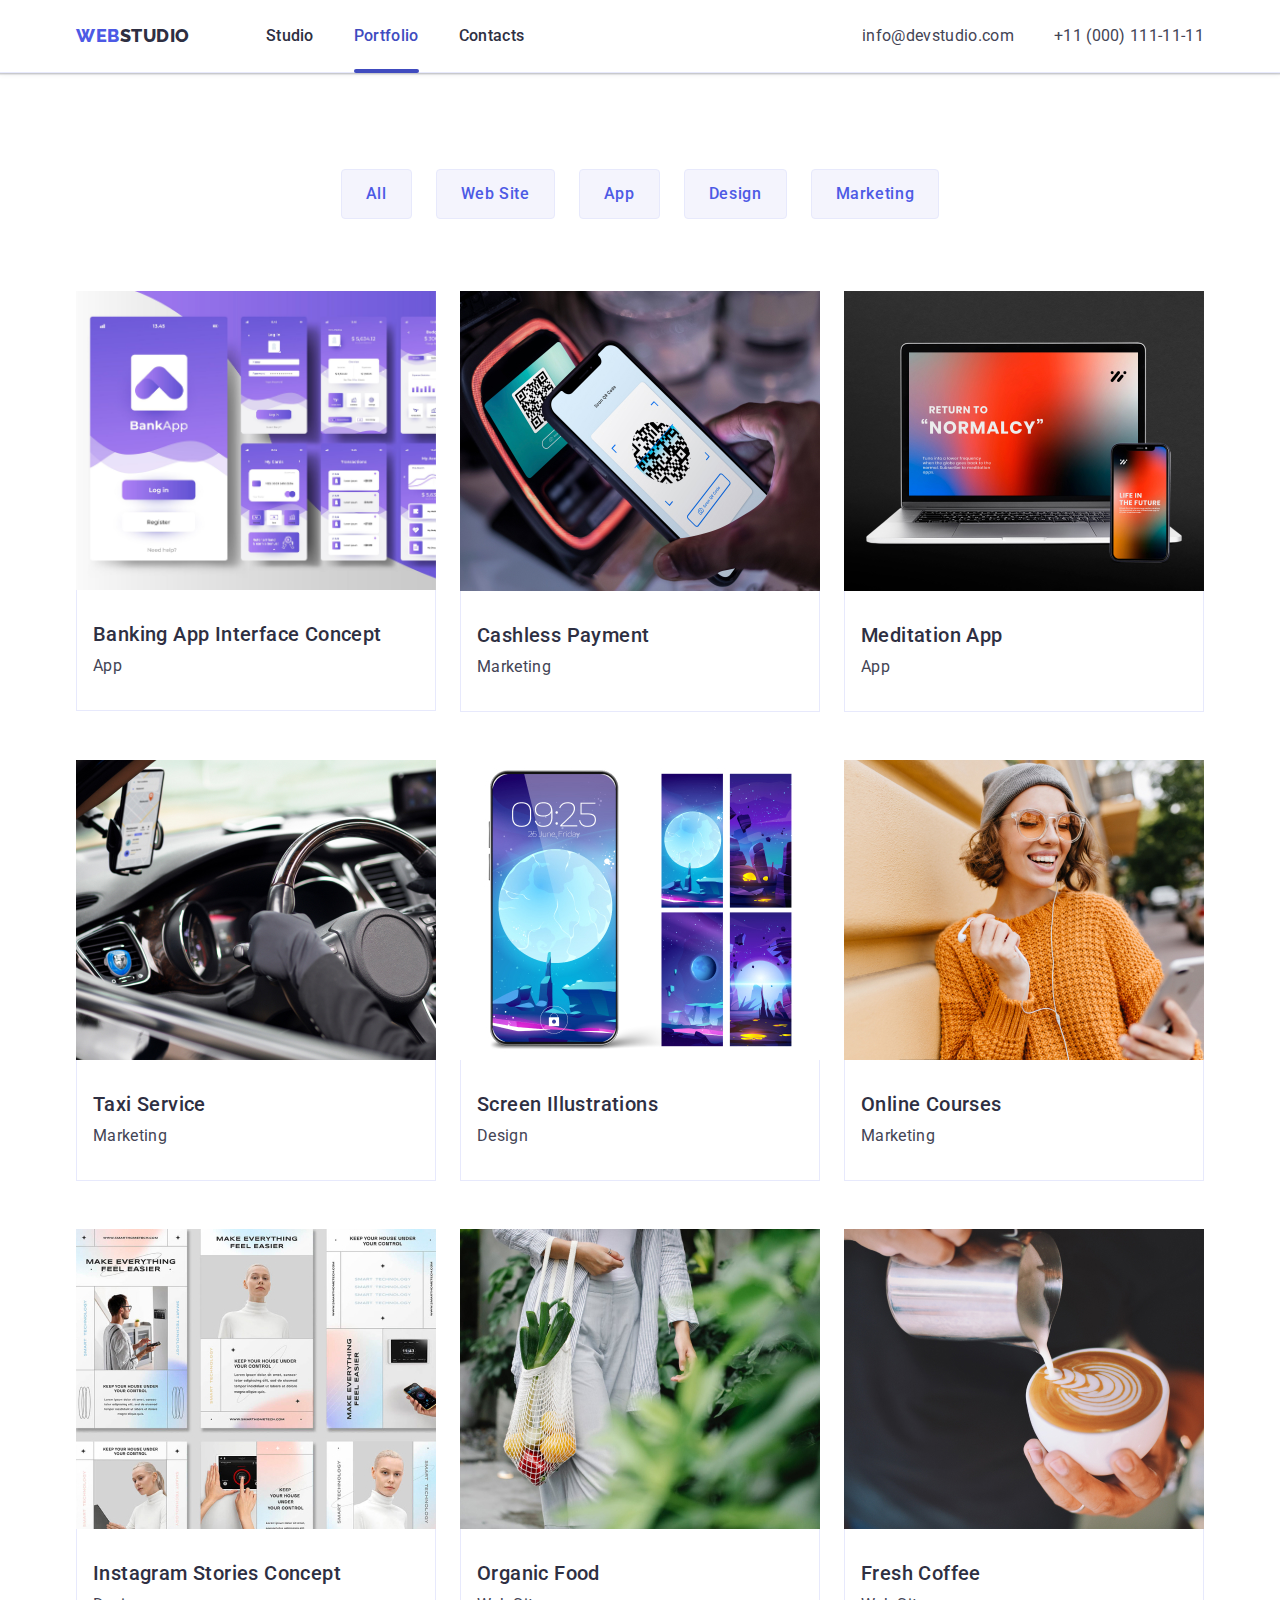
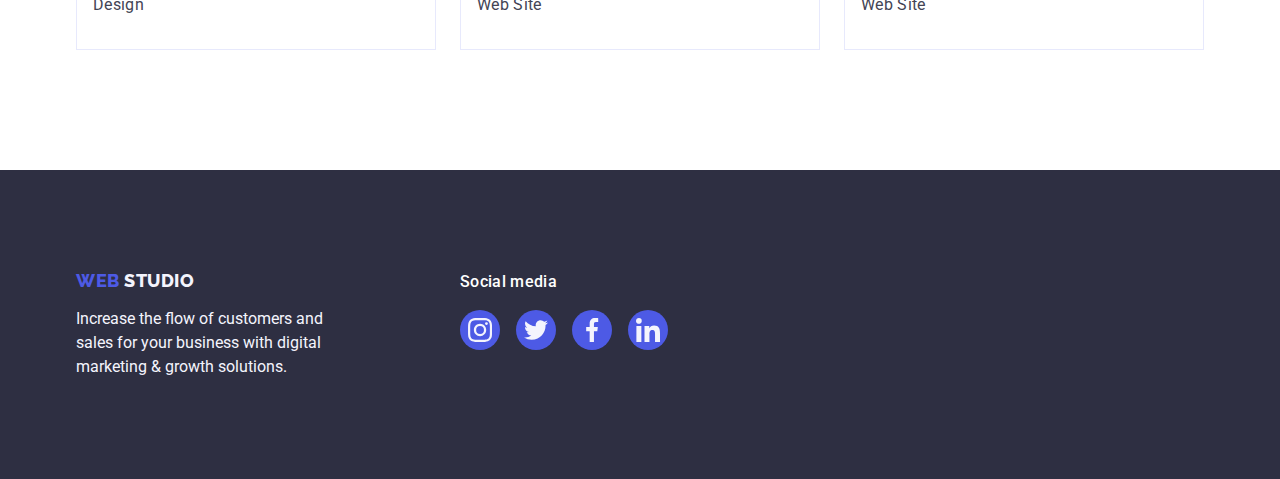
==== commit 8093ffa3: "." ====
--- a/portfolio.html
+++ b/portfolio.html
@@ -26,7 +26,7 @@
           <!--Menu Nav -->
           <ul class="header-nav-list list">
             <li>
-              <a href="./index.html" class="header-list-menu link current">Studio</a>
+              <a href="./index.html" class="header-list-menu link ">Studio</a>
             </li>
             <li>
               <a href="./portfolio.html" class="header-list-menu link current"
@@ -34,7 +34,7 @@
               >
             </li>
             <li>
-              <a href="" class="header-list-menu link current">Contacts</a>
+              <a href="" class="header-list-menu link">Contacts</a>
             </li>
           </ul>
         </nav>
--- a/css/styles.css
+++ b/css/styles.css
@@ -183,12 +183,8 @@
   letter-spacing: 0.02em;
   padding: 24px 0;
   position: relative;
-  color: #404bbf;
+  color: #2e2f42;
   transition: color 250ms cubic-bezier(0.4, 0, 0.2, 1);
-}
-
-.header-list-menu.current{
-  color: #404bbf;
 }
 
 
@@ -199,12 +195,21 @@
   bottom: -1px;
   height: 4px;
   width: 100%;
+  border-radius: 2px;
   background-color: #404bbf;
-  border-radius: 2px;
-}
+  opacity: 0;
+}
+
+.header-list-menu:hover:after,
+.header-list-menu:focus:after,
+.header-list-menu.current:after {
+  opacity: 1;
+} 
+
 
 .header-list-menu:hover,
-.header-list-menu:focus {
+.header-list-menu:focus,
+.header-list-menu.current {
   color: #404bbf;
 }
 
@@ -229,7 +234,6 @@
 }
 
 .title-hero {
-  max-width: 496px;
   margin-left: auto;
   margin-right: auto;
   font-size: 56px;
